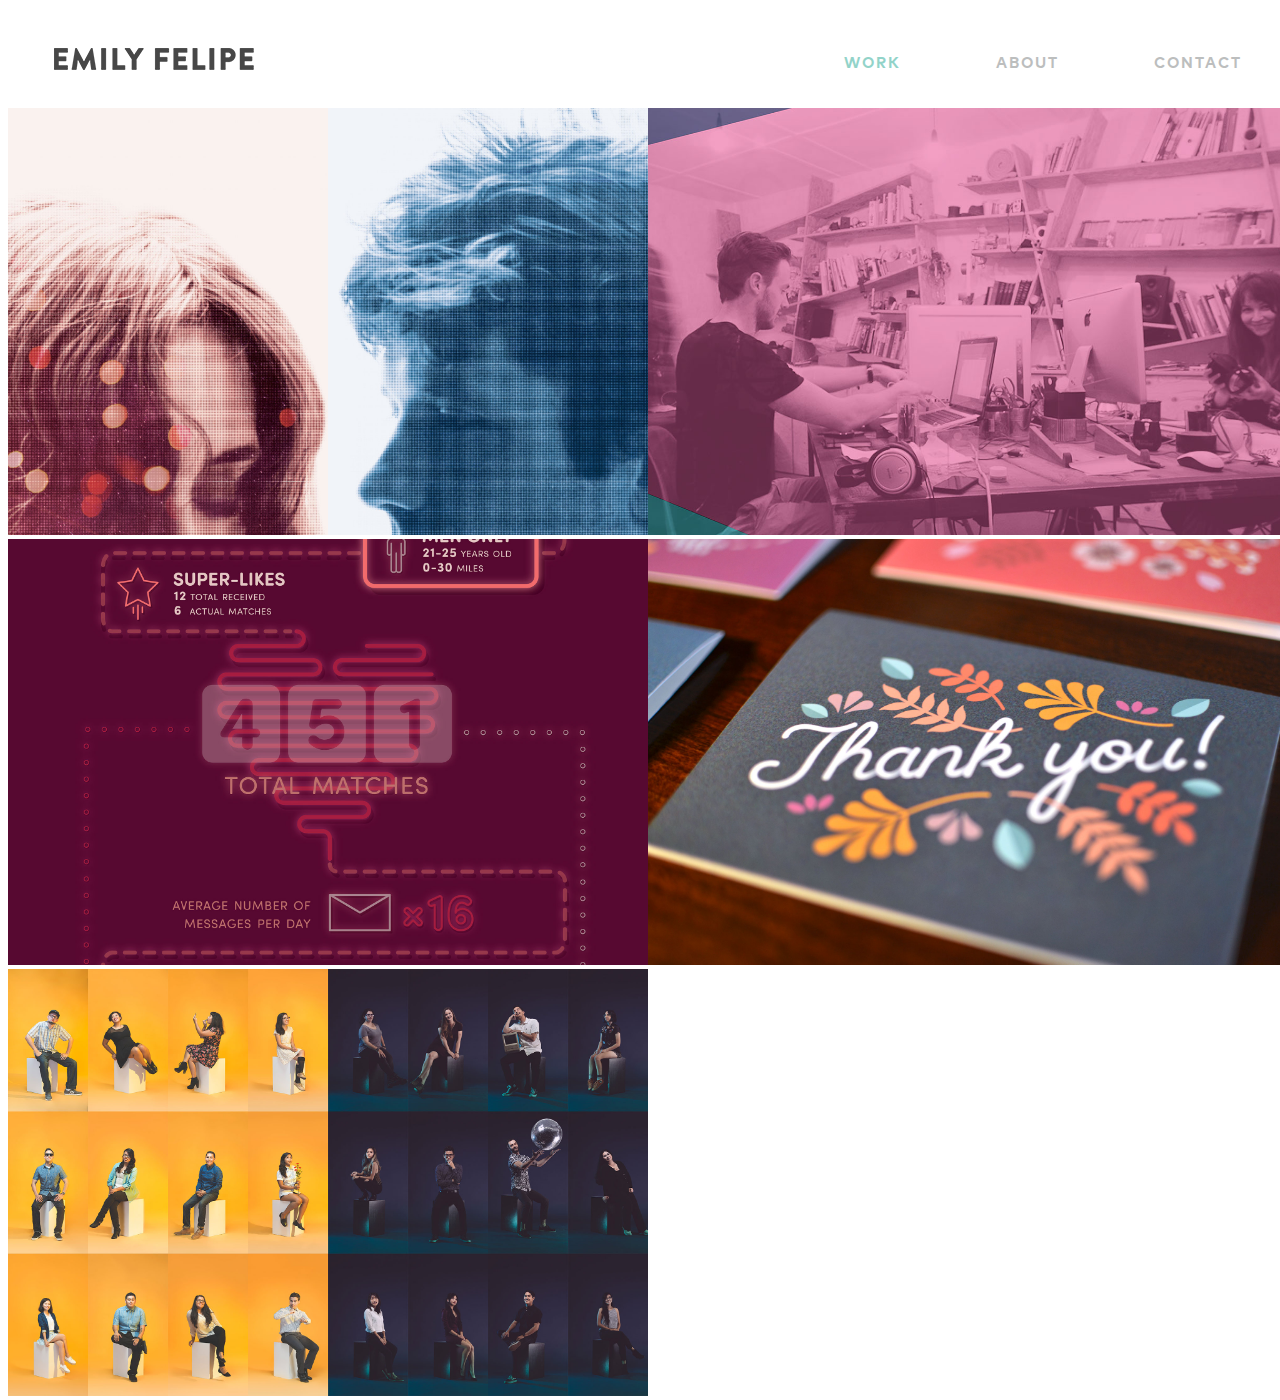
==== index.html @ 990c2092 "Add files via upload" ====
<!doctype html>
<html>
<head>
<meta name="viewport" content="width=device-width, initial-scale=1.0">
<meta charset="UTF-8">
<title>Emily Felipe</title>
<link rel="stylesheet" type="text/css" href="http://yui.yahooapis.com/3.3.0/build/cssreset/reset-min.css" />
<link rel="stylesheet" type="text/css" href="css/style.css" />
<link rel="stylesheet" type="text/css" href="css/responsive.css" />
<link rel="stylesheet" type="text/css" href="css/home/2cols.css" />
<link rel="icon" type="image/ico" href="/favicon.ico" />
<script src="http://ajax.googleapis.com/ajax/libs/jquery/1.11.0/jquery.min.js"></script>
<script type="text/javascript" src="js/js.js"></script>
</head>

<body>
<nav>
<ul>
	<li class="logo"><a href="/"><img src="assets/images/nav/name.png" alt="Emily Felipe"></a></li>
    <li><a class="work active" href="/">Work</a></li>
    <li><a class="about" href="/about">About</a></li>
    <li><a class="contact" href="/contact">Contact</a></li>
</ul>

<div class="button">
 	<a href="#">
 		<img class="btn-open" src="assets/images/nav/hamburger.png" alt="Menu">
 		<img class="btn-close" src="assets/images/nav/close.png" alt="Close">
    </a>
</div>
</nav>

<div class="overlay">
	<div class="wrap">
 	<ul class="wrap-nav">
 		<li><a class="work" href="/">Work</a></li> 
 		<li><a class="about" href="/about">About</a></li>
        <li><a class="contact" href="/contact">Contact</a></li>
     </ul>
     </div>
</div>
     
       

<div class="homecontainer">
    <div class="section group"> 	
		<div class="col span_1_of_2">
        	<a href="work/beach-house-at-the-observatory">
            	<div class="colorbox">
        		<img src="assets/images/work/beach-house_hero.jpg" alt="Beach House at The Observatory">
            
            	<div id="project1" class="coloroverlay">
            	<div class="title overtext">Beach House at The Observatory</div>
            	</div>
            	</div>
            </a>
         </div>      	
    
		<div class="col span_1_of_2">
        	<a href="work/thirdwall">
				<div class="colorbox">
        		<img src="assets/images/work/thirdwall_hero.jpg" alt="Thirdwall">
            
            	<div id="project2" class="coloroverlay">
            	<div class="title overtext">Thirdwall</div>
            	</div>
            	</div>
            </a>
        </div>
    </div>
	
	<div class="section group">
		<div class="col span_1_of_2">
        	<a href="work/my-month-on-tinder">
				<div class="colorbox">
        		<img src="assets/images/work/my-month-on-tinder_hero.jpg" alt="My Month on Tinder">
                
            	<div id="project3" class="coloroverlay">
            	<div class="title overtext">My Month on Tinder</div>
            	</div>
            	</div>
            </a>
         </div>
    
		<div class="col span_1_of_2">
			<a href="work/thank-you-cards">
				<div class="colorbox">
        		<img src="assets/images/work/thank-you-cards_hero.jpg" alt="Thank You Cards">

            	<div id="project4" class="coloroverlay">
            	<div class="title overtext">Thank You Cards</div>
            	</div>
            	</div>
            </a>
        </div>
    </div>
    
    <div class="section group">
		<div class="col span_1_of_2">
        	<a href="work/open24-website">
				<div class="colorbox">
        		<img src="assets/images/work/open24-website_hero.jpg" alt="OPEN24 Website">
                
            	<div id="project5" class="coloroverlay">
            	<div class="title overtext">OPEN24 Website</div>
            	</div>
            	</div>
            </a>
         </div>
    
		<div class="col span_1_of_2">
			<!--EMPTY DIV FOR EMPTY PROJECT-->
        </div>
    </div>        
</div>

</body>
</html>
---- css/style.css ----
@charset "UTF-8";
/* CSS Document */

@font-face {
  font-family: 'Mark';
  font-weight: bold;
  src: url('../assets/fonts/Mark-Bold/markbold-webfont.eot'); /* IE9 Compat Modes */
  src: url('../assets/fonts/Mark-Bold/markbold-webfont.eot?#iefix') format('embedded-opentype'), /* IE6-IE8 */
       url('../assets/fonts/Mark-Bold/markbold-webfont.woff') format('woff'), /* Pretty Modern Browsers */
       url('../assets/fonts/Mark-Bold/markbold-webfont.otf')  format('opentype'), /* Safari, Android, iOS */
       url('../assets/fonts/Mark-Bold/markbold-webfont.svg') format('svg'); /* Legacy iOS */
}

@font-face {
  font-family: 'Mark';
  font-weight: normal;
  src: url('../assets/fonts/Mark-Regular/markregular-webfont.eot'); /* IE9 Compat Modes */
  src: url('../assets/fonts/Mark-Regular/markregular-webfont.eot?#iefix') format('embedded-opentype'), /* IE6-IE8 */
       url('../assets/fonts/Mark-Regular/markregular-webfont.woff') format('woff'), /* Pretty Modern Browsers */
       url('../assets/fonts/Mark-Regular/markregular-webfont.otf')  format('opentype'), /* Safari, Android, iOS */
       url('../assets/fonts/Mark-Regular/markregular-webfont.svg') format('svg'); /* Legacy iOS */
}

@font-face {
  font-family: 'Mark';
  font-style: italic;
  src: url('../assets/fonts/Mark-RegularItalic/markregularitalic-webfont.eot'); /* IE9 Compat Modes */
  src: url('../assets/fonts/Mark-RegularItalic/markregularitalic-webfont.eot?#iefix') format('embedded-opentype'), /* IE6-IE8 */
       url('../assets/fonts/Mark-RegularItalic/markregularitalic-webfont.woff') format('woff'), /* Pretty Modern Browsers */
       url('../assets/fonts/Mark-RegularItalic/markregularitalic-webfont.otf')  format('opentype'), /* Safari, Android, iOS */
       url('../assets/fonts/Mark-RegularItalic/markregularitalic-webfont.svg') format('svg'); /* Legacy iOS */
}


html, body {
	width: 100%;
	height: 100%;
	background-color: #FFFFFF;
}

/***************************************************
 			   NAVIGATING THROUGH LIFE.
 ***************************************************/
.logo {
	display: block;
	position: absolute;
	white-space: nowrap;
	text-align: left;
	top: 25px;
	opacity: 1;
}

ul {
	margin: 0;
	padding: 0;
	text-decoration: none;
	list-style: none;
}

li {
	padding: 0;
	margin: 0;
}

nav {
	text-align: center;
	width: 100%;
	height: 100px;
	background-color: #FFFFFF;
	margin: 0 auto;
	position: fixed;
	overflow: hidden;
	opacity: 0.9;
	z-index: 9;
}

nav ul {
	text-align: right;
	height: 55px;
	padding: 30px 0;
}

nav ul li {
	display: inline-block;
}

nav ul li a {
	color: #B5B7B7;
	font-family: Mark;
	font-size: 95%;
	font-weight: bold;
	list-style: none;
	text-decoration: none;
	text-transform: uppercase;
	letter-spacing: 2px;
	display: inline-block;
	padding: 1em 3em;
}

nav ul li a:hover {
	text-decoration: none;
	-webkit-transition: all .2s ease-in-out;
	-moz-transition: all .2s ease-in-out;
	-o-transition: all .2s ease-in-out;
	transition: all .2s ease-in-out;
}

/* INACTIVE NAV LINK */
nav ul li a.home:hover, nav ul li a.home.active {
	color: #B7E1DA;
}

nav ul li a.work:hover, nav ul li a.work.active {
	color: #87CFC4;
}

nav ul li a.about:hover, nav ul li a.about.active {
	color: #B66465;
}

nav ul li a.contact:hover, nav ul li a.contact.active {
	color: #F26652;
}

.button img {
	display: inline;
	position: absolute;
	right: 20px;
	top: 15px;
	width: 70px;
}

/* CODE FOR OVERLAY NAVIGATION MENU. */
.overlay {
	display: none;
	position: fixed;
	top: 0;
	height: 100%;
	width: 100%;
	background: rgba(255, 255, 255, 0.9);
	overflow: auto;
	z-index: 1;
}

.wrap {
	color: #FFFFFF;
	text-align: center;
	width: 100%;
	margin: 0 auto;
}

.wrap ul.wrap-nav {
	text-transform: uppercase;
	padding: 150px 0px 100px;
}

.wrap ul.wrap-nav > li {
	font-family: Mark;
	font-size: 30px;
	font-weight: bold;
	letter-spacing: 2px;
	display: inline-block;
	vertical-align: top;
	width: 24%;
	position: relative; 
}

.wrap ul.wrap-nav > li a {
	color: #B5B7B7;
	display: block;
	padding: 8px 0;
	text-decoration: none;
}

.wrap ul.wrap-nav > li a.work:hover {
	color: #87CFC4;
}

.wrap ul.wrap-nav > li a.about:hover {
	color: #B66465;
}

.wrap ul.wrap-nav ul {
	padding: 20px 0;
}

.wrap ul.wrap-nav ul li {
	display: block;
	font-size: 16px;
	width: 100%;
	color: #B5B7B7;
}

.wrap ul.wrap-nav ul li a {
	color: #B5B7B7;
}



/***************************************************
 		  WORK, WORK, WORK, WORK, WORK, WORK. 
 ***************************************************/

.homecontainer {
	padding-top: 100px;
	margin: 0;
}

.colorbox {
	cursor: pointer;
	height: auto;
	width: auto;
	position: relative;
	overflow: hidden;
	display: inline-block;
}

.colorbox img {
	-webkit-transition: all 300ms ease-out;
	-moz-transition: all 300ms ease-out;
	-o-transition: all 300ms ease-out;
	-ms-transition: all 300ms ease-out;
	transition: all 300ms ease-out;
	max-width: 100%;
	max-height: 100%;
	vertical-align: bottom;
}

/* ONLY BECAUSE FIREFOX DOESN'T SUPPORT MAX-WIDTH */
@-moz-document url-prefix() {
    .colorbox img {
        width: 100%;
    }
}

// Styles for IE10
@media screen and (-ms-high-contrast: active), (-ms-high-contrast: none) {
    .colorbox img {
        width: 100%;
    }
}

.colorbox:hover img {
	-webkit-filter: grayscale(100%);
	filter: grayscale(100%);
}

.colorbox .coloroverlay {
	position: absolute;
	top: 0;
	left: 0;
	color: #FFFFFF;
	z-index: 0;
	-webkit-transition: all 300ms ease-out;
	-moz-transition: all 300ms ease-out;
	-o-transition: all 300ms ease-out;
	-ms-transition: all 300ms ease-out;
	transition: all 300ms ease-out;
	width: 100%;
	height: 100%;
	opacity: 0;
	padding: 0;
}

.colorbox:hover .coloroverlay {
	opacity: 0.9;
}

.colorbox #project1 {
	background-color: #B7E1DA;
}

.colorbox #project2 {
	background-color: #87CFC4;
}

.colorbox #project3 {
	background-color: #C17D7B;
}

.colorbox #project4 {
	background-color: #B66465;
}

.colorbox #project5 {
	background-color: #F7A089;
}

.colorbox #project6 {
	background-color: #F26652;
}

.colorbox .overtext {
	-webkit-transition: all 300ms ease-out;
	-moz-transition: all 300ms ease-out;
	-o-transition: all 300ms ease-out;
	-ms-transition: all 300ms ease-out;
	transition: all 300ms ease-out;
	-webkit-transform: translateY(40px);
	transform: translateY(40px);
}

.colorbox .title {
	font-size: 175%;
	font-family: Mark;
	font-weight: bold;
	text-align: center;
	width: inherit;
	height: inherit;
	opacity: 0;
	padding-top: 30%;
	transition-delay: 0.1s;
	transition-duration: 0.2s;
}

.colorbox:hover .title, .colorbox:focus .title {
	opacity: 1;
	-webkit-transform: translateY(0px);
	transform: translateY(0px);
}



/***************************************************
 		  PROJECTS ON PROJECTS ON PROJECTS. 
 ***************************************************/
 
 .container {
	 max-width: 960px;
	 margin: 0 auto;
}

.container img {
	max-width: 100%;
	max-height: 100%;
}

.module:last-child {
	margin-bottom: 0;
}

.module p, .module h2 {
	margin-bottom: 20px;
}

.module p:last-child {
	margin-bottom: 0;
}

.module.content {
	padding: 40px 0;
}

.module.content a:link, .module.content a:active, 
.module.content a:visited {
	font-weight: bold;
	font-style: none;
	color: #b5b7b7;
	text-decoration: none;
}

.module.content a:hover {
	color: #87CFC4;
	text-decoration: none;
	-webkit-transition: all .2s ease-in-out;
	-moz-transition: all .2s ease-in-out;
	-o-transition: all .2s ease-in-out;
	transition: all .2s ease-in-out;
}

.herooverlay {
	position: absolute;
	top: 0;
	left: 0;
	width: 100%;
	height: 600px;
	background-color: rgba(51,51,51,0.7);
}

.module.header, .module.image {
	height: 600px;
	background-position: 50% 50%;
	background-repeat: no-repeat;
	background-attachment: fixed;
	background-size: cover;
}

.module.header h1 {
	color: #ffffff;
	font-size: 320%;
	line-height: 57.6px;
	font-weight: bold;
	text-align: center;
	padding: 30% 0 0 0;
}

.module.header h2 {
	padding-top: 50px;
}

#heroimage1 {
	background-image: url("../assets/images/work/beach-house_hero.jpg");
}

#heroimage2 {
	background-image: url("../assets/images/work/thirdwall_hero.jpg");
}

#heroimage3 {
	background-image: url("../assets/images/work/my-month-on-tinder_hero.jpg");
}

#heroimage4 {
	background-image: url("../assets/images/work/thank-you-cards_hero.jpg");
}

#heroimage5 {
	background-image: url("../assets/images/work/open24-website_hero.jpg");
}



/***************************************************
 		  	  WHAT YOU KNOW ABOUT ME? 
 ***************************************************/
.maincontainer {
	padding-top: 100px;
	margin: 0;
}

.portrait {
	margin: 0;
	padding: 0;
}

.portrait img {
	max-width: 100%;
	height: auto;
	vertical-align: bottom;
}

.bio {
	margin: 10%;
}

.bio h2 {
	color: #B66465;
}


	
/**************************************************
			 YOU HAVE MY CONTACT INFO.
***************************************************/
.contactinfo {
	width: 100%;
	height: 100%;
	background-repeat: no-repeat;
	background-attachment: fixed;
}

.contactinfo h1 {
	color: #FFFFFF;
	font-size: 320%;
	line-height: 57.6px;
	font-weight: bold;
	text-align: center;
	padding: 30% 0 0 0;
}

.contactinfo a img {
	width: 70px;
	height: 70px;
	-webkit-filter: grayscale(100%);
	filter: grayscale(100%);
}

.orangegradient {
	position: absolute;
	top: 0;
	left: 0;
	width: 100%;
	height: 100%;
    background: #f7a089; /* For browsers that do not support gradients */
    background: -webkit-linear-gradient(#f26652, #f7a089); /* For Safari 5.1 to 6.0 */
    background: -o-linear-gradient(#f26652, #f7a089); /* For Opera 11.1 to 12.0 */
    background: -moz-linear-gradient(#f26652, #f7a089); /* For Firefox 3.6 to 15 */
    background: linear-gradient(#f26652, #f7a089); /* Standard syntax */
}

.contactinfo a:hover img {
	width: 70px;
	height: 70px;
	-webkit-filter: none;
	filter: none;
	-webkit-transition: all .2s ease-in-out;
	-moz-transition: all .2s ease-in-out;
	-o-transition: all .2s ease-in-out;
	transition: all .2s ease-in-out;
	
}

#contacticons {
	width: 24%;
	margin: auto;
	padding-top: 2%;
	display: block;
}




/***************************************************
 				YOU'RE JUST MY TYPE. 
 ***************************************************/
h1 {
	font-family: Mark;
	font-weight: bold;
	font-size: 300%;
	color: #FFFFFF;
	line-height: 120%;
	text-align: center;
}

h2 {
	font-family: Mark;
	font-weight: bold;
	font-size: 200%;
	color: #87cfc4;
	line-height: 125%;
	text-align: left;
	padding: 10px;
}

h3 {
	font-family: Mark;
	font-style: italic;
	font-size: 200%;
	color: #FFFFFF;
	line-height: 140%;
	text-align: center;
	padding: 10px;
}

p {
	font-family: Mark;
	font-weight: normal;
	font-size: 100%;
	color: #333333;
	line-height: 180%;
	text-align: left;
	padding: 10px;
}

em {
	font-style: italic;
}
---- css/responsive.css ----
@charset "UTF-8";
/* CSS Document */


/***************************************************
  		  HMMM, THAT RESPONSIVE NAVIGATION.
 ***************************************************/
@media all and (min-width: 960px) {
	nav ul {
	  text-align: right;
  }
  
  .button {
	  visibility: hidden;
  }
}

@media screen and (max-width: 48em) {
	.wrap ul.wrap-nav > li {
		width: 100%;
		padding: 10px 0;
		margin: 30px 0;
	}
		
	.wrap ul.wrap-nav {
		padding: 20px 0px 0px;
		margin-top: 100px;
	}
		
	nav ul li {
		opacity: 0;
		visibility: hidden;
	}
		
	.button {
		top: 0;
	}
	
	.logo {
		visibility: visible;
	}
}



/***************************************************
   HERE ARE SOME MEDIA QUERIES FOR THOSE PROJECTS.
 ***************************************************/
@media screen and (max-width: 48em) {
	.module h2 {
		font-size: 170%;
	}
	
	.module p {
		font-size: 95%;
	}
	  
	.herooverlay {
		height: 350px;
	}
	  
	.module.header h1 {
		margin-top: 70px;
		font-size: 200%;
		line-height: 150%;
	}
	  
	.module.header, .module.image {
		height: 350px;
		background-position: 0 0;
		background-repeat: no-repeat;
		background-attachment: fixed;
		background-size: 100%;
	}
	
	#heroimage1 {
		background-image: url("../assets/images/work/beach-house_hero_mobile.jpg");
	}
	
	#heroimage2 {
		background-image: url("../assets/images/work/thirdwall_hero_mobile.jpg");
	}
		
	#heroimage3 {
		background-image: url("../assets/images/work/my-month-on-tinder_hero_mobile.jpg");
	}
	
	#heroimage4 {
		background-image: url("../assets/images/work/thank-you-cards_hero_mobile.jpg");
	}
	
	#heroimage5 {
		background-image: url("../assets/images/work/open24-website_hero_mobile.jpg");
	}
	
	.copy {
		margin: 10%;
	}	
}

@media all and (min-width: 960px) {
	.module.header h1 {
	  font-size: 320%;
	}
}




/***************************************************
   			     THIS IS ABOUT ME.
 ***************************************************/
 @media screen and (max-width: 48em) {
	 .bio h2 {
		 font-size: 170%;
	 }
	 
	 .bio p {
		 font-size: 95%;
	 }
 }
 
 @media all and (min-width: 960px) {
	 .bio h2 {
		 font-size: 200%;
	 }
 }
 
 
 
/***************************************************
   			  GOTTA GET THOSE CONTACTS.
 ***************************************************/
 @media screen and (max-width: 48em) { 
	 .contactinfo h1 {
		 margin-top: 50px;
		 font-size: 170%;
		 line-height: 150%;
	 }
	 
	 #contacticons {
		 margin-top: 30px;
		 width: 15%;
	 }
 }
 
 @media all and (min-width: 960px) {
	 .contactinfo h1 {
		 font-size: 320%;
	 }
 }
---- css/home/2cols.css ----
@charset "UTF-8";
/* CSS Document */


/***************************************************
 		HERE'S YOUR RESPONSIVE GRID SYSTEM.
 ***************************************************/
 
/*  SECTIONS  */
.section {
	clear: both;
	padding: 0px;
	margin: 0px;
}

/*  COLUMN SETUP  */
.col {
	display: block;
	float: left;
	margin: 0;
}

.col:first-child {
	margin-left: 0;
}

/*  GROUPING  */
.group:before, .group:after { 
	content: "";
	display: table; 
}

.group:after { 
	clear: both;
}

.group { 
	zoom: 1; /* For IE 6/7 */ 
}



/***************************************************
  		TWO-COLUMN GRID FOR ALL OF THAT WORK.
 ***************************************************/
 
 /*  GRID OF TWO  */
.homecontainer .span_2_of_2 {
	width: 100%;
}

.homecontainer .span_1_of_2 {
	width: 50%;
}

/*  GO FULL WIDTH AT LESS THAN 480 PIXELS */

@media only screen and (max-width: 480px) {
	.col { 
		margin: 0;
	}
}

@media only screen and (max-width: 480px) {
	.homecontainer .span_2_of_2, 
	.homecontainer .span_1_of_2 { 
		width: 100%;
	}
}
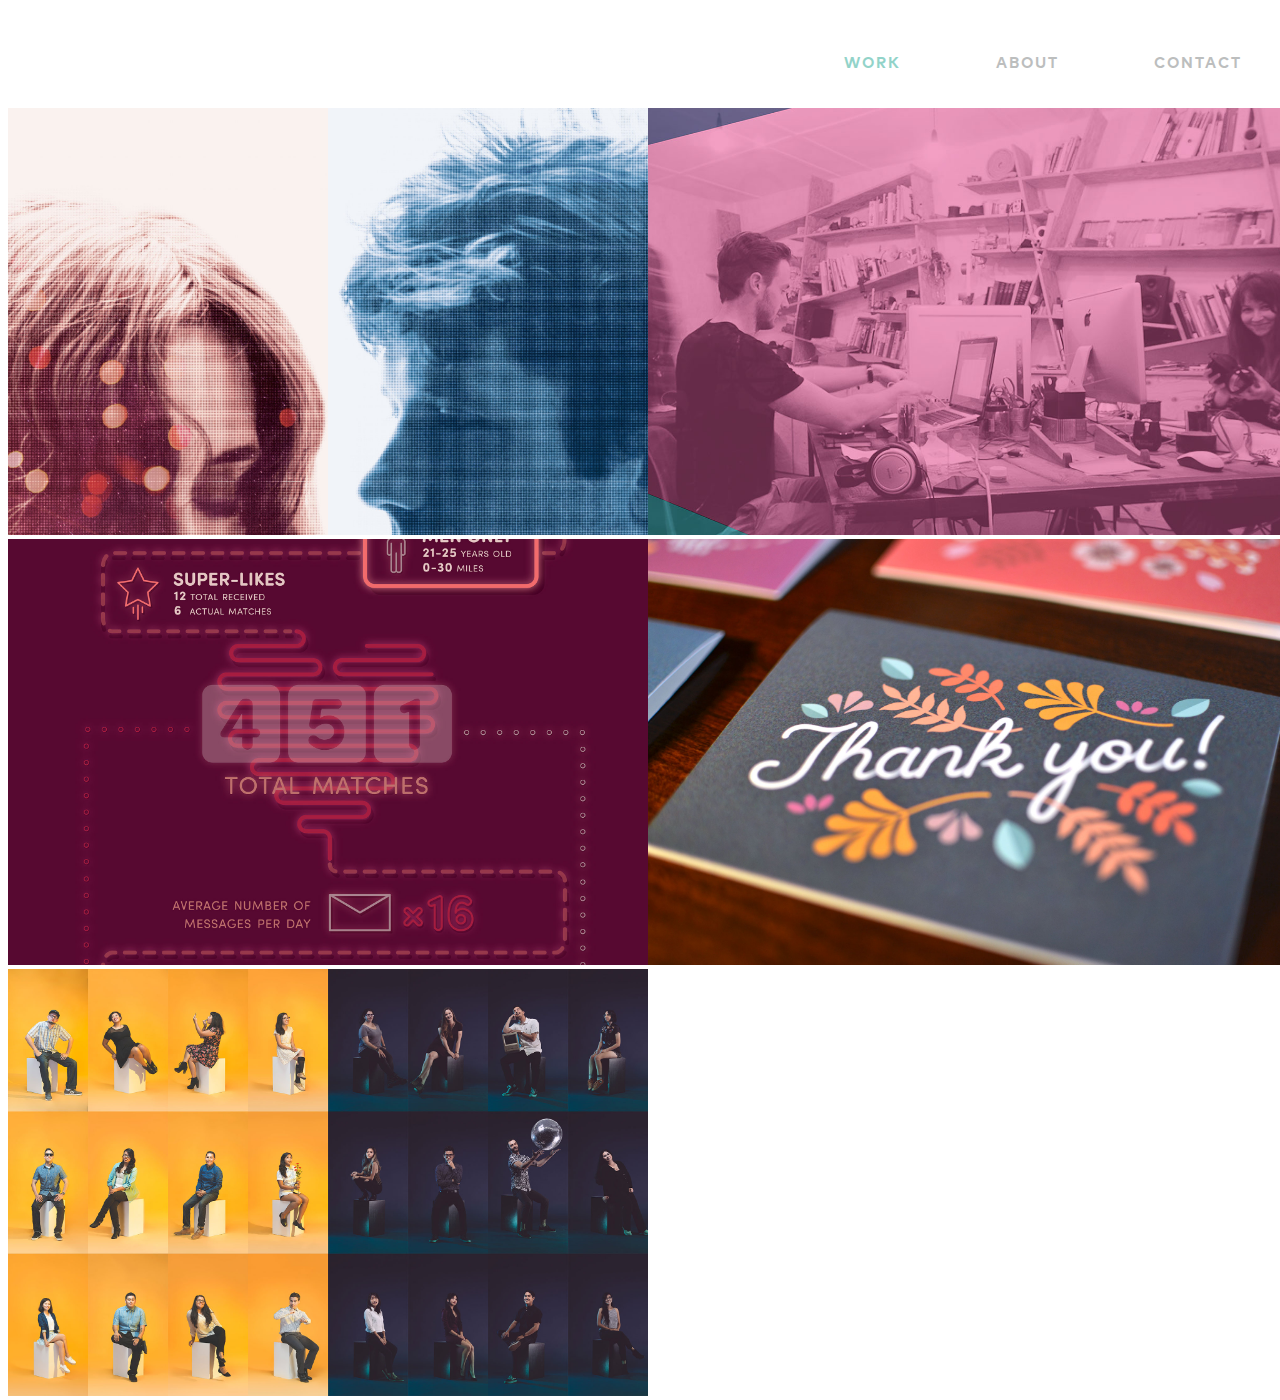
==== commit e7a0f808: "clean up HTML files and replace name PNG with SVG" ====
--- a/index.html
+++ b/index.html
@@ -1,118 +1,118 @@
 <!doctype html>
 <html>
 <head>
+
 <meta name="viewport" content="width=device-width, initial-scale=1.0">
 <meta charset="UTF-8">
+
 <title>Emily Felipe</title>
+
 <link rel="stylesheet" type="text/css" href="http://yui.yahooapis.com/3.3.0/build/cssreset/reset-min.css" />
 <link rel="stylesheet" type="text/css" href="css/style.css" />
 <link rel="stylesheet" type="text/css" href="css/responsive.css" />
 <link rel="stylesheet" type="text/css" href="css/home/2cols.css" />
 <link rel="icon" type="image/ico" href="/favicon.ico" />
+
 <script src="http://ajax.googleapis.com/ajax/libs/jquery/1.11.0/jquery.min.js"></script>
 <script type="text/javascript" src="js/js.js"></script>
 </head>
 
 <body>
-<nav>
-<ul>
-	<li class="logo"><a href="/"><img src="assets/images/nav/name.png" alt="Emily Felipe"></a></li>
-    <li><a class="work active" href="/">Work</a></li>
-    <li><a class="about" href="/about">About</a></li>
-    <li><a class="contact" href="/contact">Contact</a></li>
-</ul>
+<!--Navigation-->
+	<nav>
+		<ul>
+			<li class="logo"><a href="/"><img src="assets/images/nav/emilyfelipe.svg" alt="Emily Felipe"></a></li>
+			<li><a class="work active" href="/">Work</a></li>
+			<li><a class="about" href="/about">About</a></li>
+			<li><a class="contact" href="/contact">Contact</a></li>
+		</ul>
 
-<div class="button">
- 	<a href="#">
- 		<img class="btn-open" src="assets/images/nav/hamburger.png" alt="Menu">
- 		<img class="btn-close" src="assets/images/nav/close.png" alt="Close">
-    </a>
-</div>
-</nav>
+<!--Hamburger Menu Navigation-->
+		<div class="button">
+			<a href="#">
+				<img class="btn-open" src="assets/images/nav/hamburger.png" alt="Menu">
+				<img class="btn-close" src="assets/images/nav/close.png" alt="Close">
+			</a>
+		</div>
+	</nav>
 
-<div class="overlay">
-	<div class="wrap">
- 	<ul class="wrap-nav">
- 		<li><a class="work" href="/">Work</a></li> 
- 		<li><a class="about" href="/about">About</a></li>
-        <li><a class="contact" href="/contact">Contact</a></li>
-     </ul>
-     </div>
-</div>
-     
-       
+	<div class="overlay">
+		<div class="wrap">
+			<ul class="wrap-nav">
+				<li><a class="work" href="/">Work</a></li>
+				<li><a class="about" href="/about">About</a></li>
+				<li><a class="contact" href="/contact">Contact</a></li>
+			</ul>
+		</div>
+	</div>
 
-<div class="homecontainer">
-    <div class="section group"> 	
-		<div class="col span_1_of_2">
-        	<a href="work/beach-house-at-the-observatory">
-            	<div class="colorbox">
-        		<img src="assets/images/work/beach-house_hero.jpg" alt="Beach House at The Observatory">
-            
-            	<div id="project1" class="coloroverlay">
-            	<div class="title overtext">Beach House at The Observatory</div>
-            	</div>
-            	</div>
-            </a>
-         </div>      	
-    
-		<div class="col span_1_of_2">
-        	<a href="work/thirdwall">
-				<div class="colorbox">
-        		<img src="assets/images/work/thirdwall_hero.jpg" alt="Thirdwall">
-            
-            	<div id="project2" class="coloroverlay">
-            	<div class="title overtext">Thirdwall</div>
-            	</div>
-            	</div>
-            </a>
-        </div>
-    </div>
-	
-	<div class="section group">
-		<div class="col span_1_of_2">
-        	<a href="work/my-month-on-tinder">
-				<div class="colorbox">
-        		<img src="assets/images/work/my-month-on-tinder_hero.jpg" alt="My Month on Tinder">
-                
-            	<div id="project3" class="coloroverlay">
-            	<div class="title overtext">My Month on Tinder</div>
-            	</div>
-            	</div>
-            </a>
-         </div>
-    
-		<div class="col span_1_of_2">
-			<a href="work/thank-you-cards">
-				<div class="colorbox">
-        		<img src="assets/images/work/thank-you-cards_hero.jpg" alt="Thank You Cards">
+<!--Begin Project Image Grid-->
+	<div class="homecontainer">
+		<div class="section group">
+			<div class="col span_1_of_2">
+				<a href="work/beach-house-at-the-observatory">
+					<div class="colorbox">
+						<img src="assets/images/work/beach-house_hero.jpg" alt="Beach House at The Observatory">
+						<div id="project1" class="coloroverlay">
+							<div class="title overtext">Beach House at The Observatory</div>
+						</div>
+					</div>
+				</a>
+			</div>
 
-            	<div id="project4" class="coloroverlay">
-            	<div class="title overtext">Thank You Cards</div>
-            	</div>
-            	</div>
-            </a>
-        </div>
-    </div>
-    
-    <div class="section group">
-		<div class="col span_1_of_2">
-        	<a href="work/open24-website">
-				<div class="colorbox">
-        		<img src="assets/images/work/open24-website_hero.jpg" alt="OPEN24 Website">
-                
-            	<div id="project5" class="coloroverlay">
-            	<div class="title overtext">OPEN24 Website</div>
-            	</div>
-            	</div>
-            </a>
-         </div>
-    
-		<div class="col span_1_of_2">
-			<!--EMPTY DIV FOR EMPTY PROJECT-->
-        </div>
-    </div>        
-</div>
+			<div class="col span_1_of_2">
+				<a href="work/thirdwall">
+					<div class="colorbox">
+						<img src="assets/images/work/thirdwall_hero.jpg" alt="Thirdwall">
+						<div id="project2" class="coloroverlay">
+							<div class="title overtext">Thirdwall</div>
+						</div>
+					</div>
+				</a>
+			</div>
+		</div>
+
+		<div class="section group">
+			<div class="col span_1_of_2">
+				<a href="work/my-month-on-tinder">
+					<div class="colorbox">
+						<img src="assets/images/work/my-month-on-tinder_hero.jpg" alt="My Month on Tinder">
+						<div id="project3" class="coloroverlay">
+							<div class="title overtext">My Month on Tinder</div>
+						</div>
+					</div>
+				</a>
+			</div>
+
+			<div class="col span_1_of_2">
+				<a href="work/thank-you-cards">
+					<div class="colorbox">
+						<img src="assets/images/work/thank-you-cards_hero.jpg" alt="Thank You Cards">
+						<div id="project4" class="coloroverlay">
+							<div class="title overtext">Thank You Cards</div>
+						</div>
+					</div>
+				</a>
+			</div>
+		</div>
+
+		<div class="section group">
+			<div class="col span_1_of_2">
+				<a href="work/open24-website">
+					<div class="colorbox">
+						<img src="assets/images/work/open24-website_hero.jpg" alt="OPEN24 Website">
+						<div id="project5" class="coloroverlay">
+							<div class="title overtext">OPEN24 Website</div>
+						</div>
+					</div>
+				</a>
+			</div>
+
+			<div class="col span_1_of_2">
+				<!--EMPTY DIV FOR EMPTY PROJECT-->
+			</div>
+		</div>
+	</div>
 
 </body>
 </html>
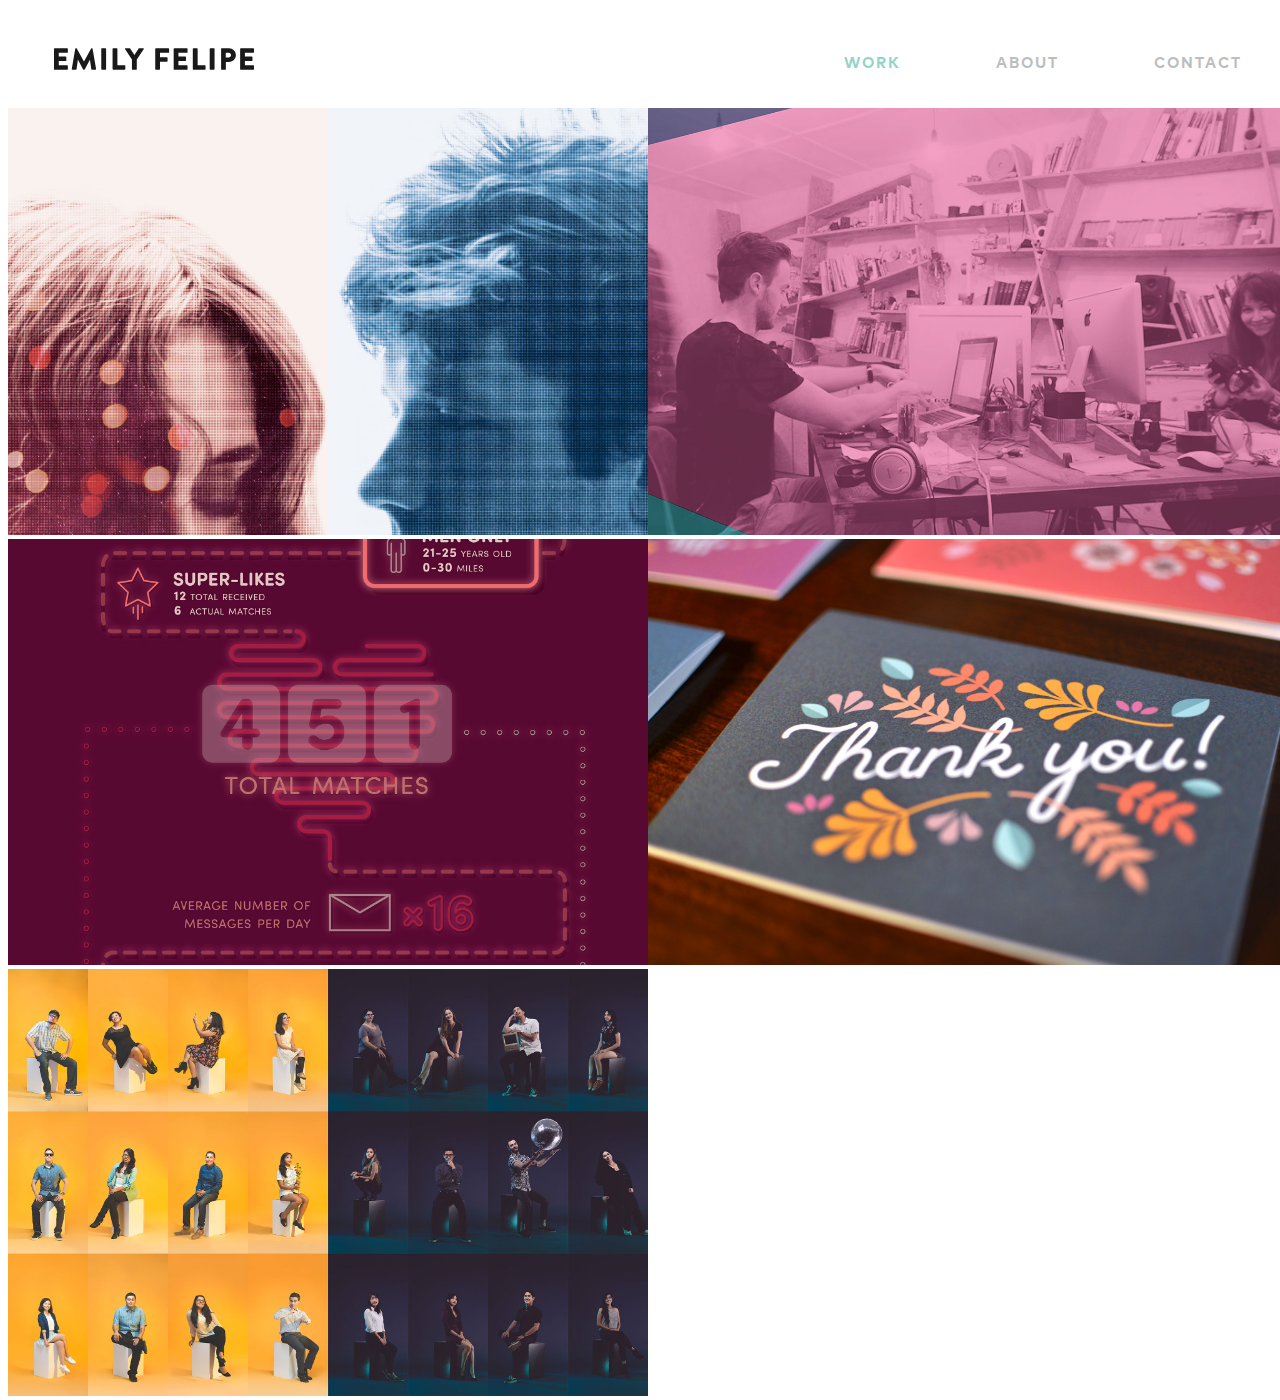
==== commit cc129e1e: "add .htaccess to view SVG on HTML files" ====
--- a/index.html
+++ b/index.html
@@ -21,7 +21,7 @@
 <!--Navigation-->
 	<nav>
 		<ul>
-			<li class="logo"><a href="/"><img src="assets/images/nav/emilyfelipe.svg" alt="Emily Felipe"></a></li>
+			<li class="logo"><a href="/"><embed src="assets/images/nav/emilyfelipe.svg" width="200" alt="Emily Felipe" type="image/svg+xml" /></a></li>
 			<li><a class="work active" href="/">Work</a></li>
 			<li><a class="about" href="/about">About</a></li>
 			<li><a class="contact" href="/contact">Contact</a></li>
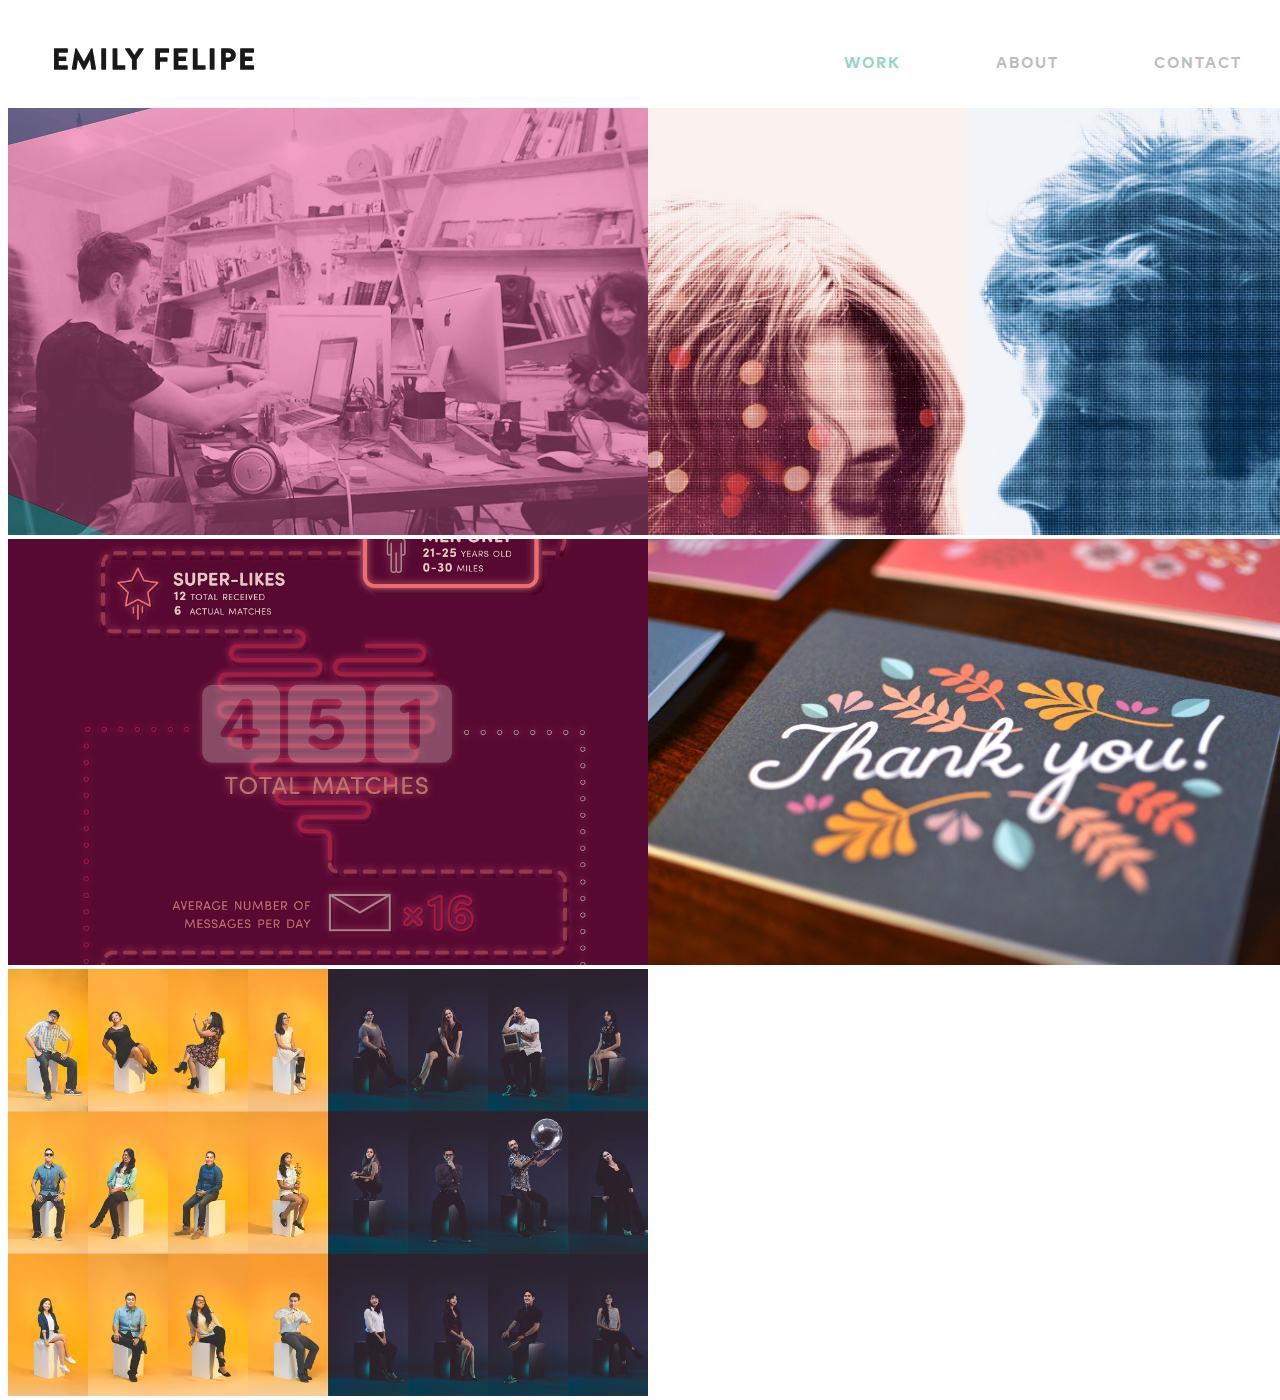
==== commit 713cec53: "updated order of work and thirdwall layout" ====
--- a/index.html
+++ b/index.html
@@ -50,22 +50,22 @@
 	<div class="homecontainer">
 		<div class="section group">
 			<div class="col span_1_of_2">
-				<a href="work/beach-house-at-the-observatory">
+				<a href="work/thirdwall">
 					<div class="colorbox">
-						<img src="assets/images/work/beach-house_hero.jpg" alt="Beach House at The Observatory">
+						<img src="assets/images/work/thirdwall_hero.jpg" alt="Thirdwall">
 						<div id="project1" class="coloroverlay">
-							<div class="title overtext">Beach House at The Observatory</div>
+							<div class="title overtext">Thirdwall</div>
 						</div>
 					</div>
 				</a>
 			</div>
 
 			<div class="col span_1_of_2">
-				<a href="work/thirdwall">
+				<a href="work/beach-house-at-the-observatory">
 					<div class="colorbox">
-						<img src="assets/images/work/thirdwall_hero.jpg" alt="Thirdwall">
+						<img src="assets/images/work/beach-house_hero.jpg" alt="Beach House at The Observatory">
 						<div id="project2" class="coloroverlay">
-							<div class="title overtext">Thirdwall</div>
+							<div class="title overtext">Beach House at The Observatory</div>
 						</div>
 					</div>
 				</a>
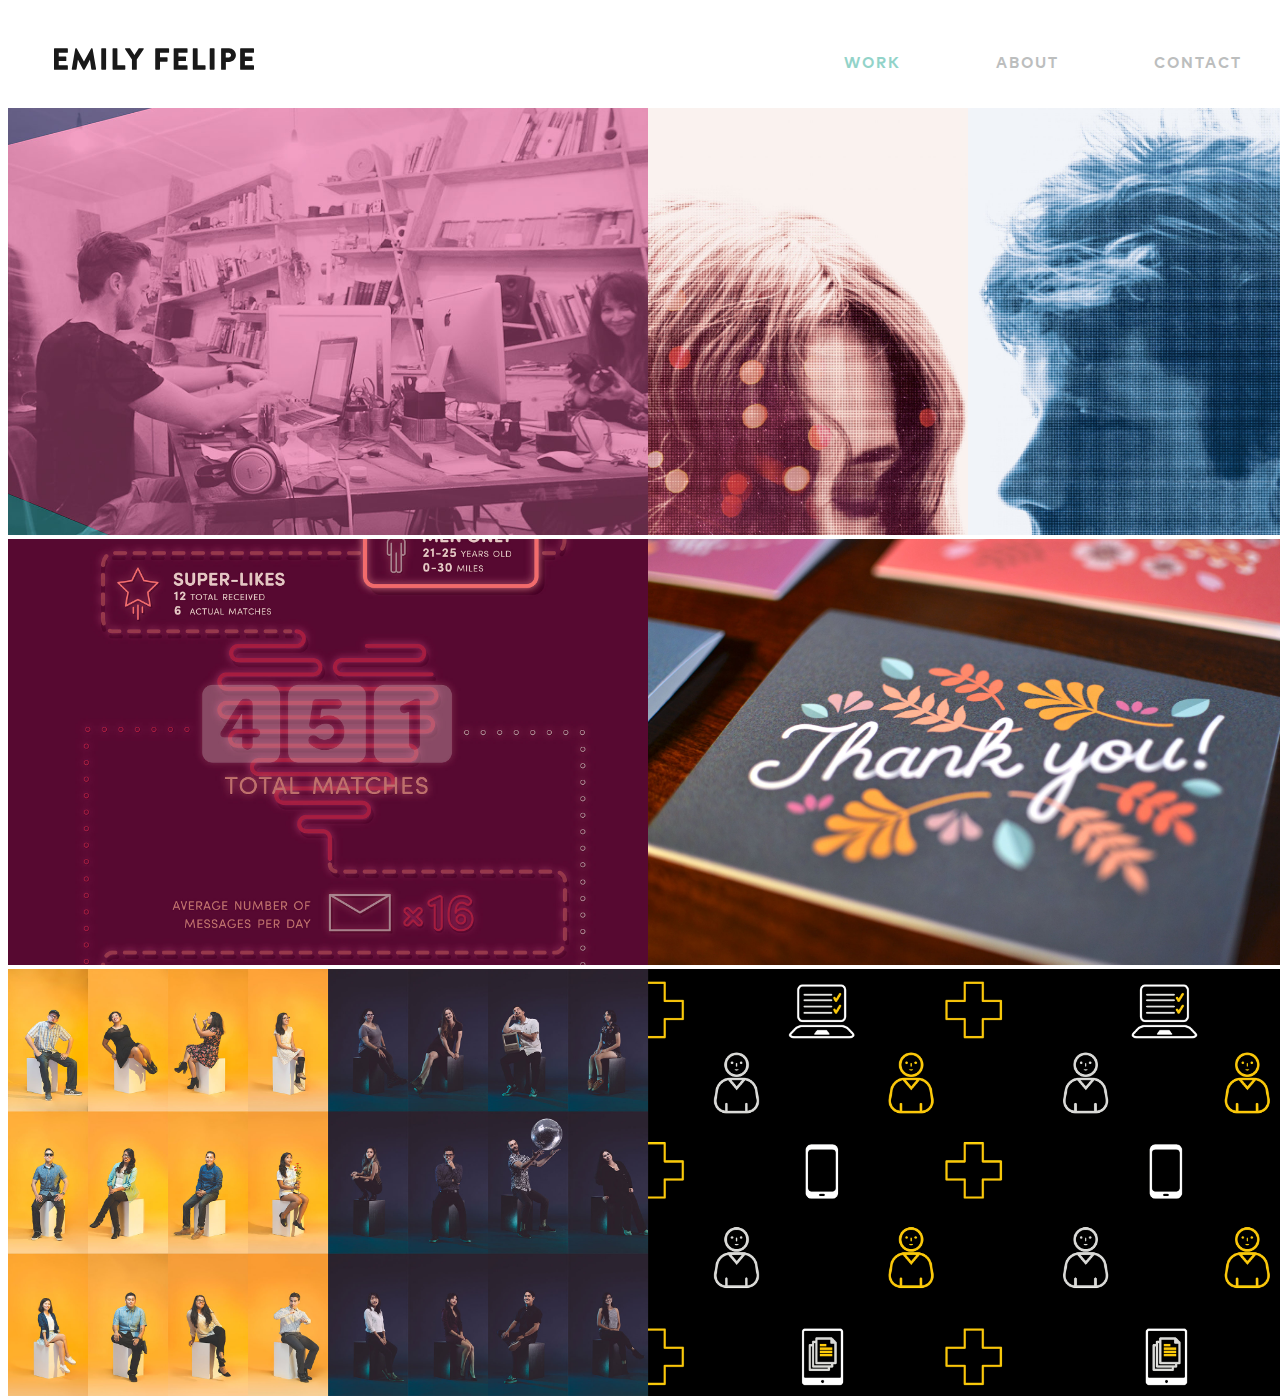
==== commit 5ec64d1d: "created new Wells Fargo project page and tinkered with text styles, renaming classes for certain pro" ====
--- a/index.html
+++ b/index.html
@@ -109,7 +109,14 @@
 			</div>
 
 			<div class="col span_1_of_2">
-				<!--EMPTY DIV FOR EMPTY PROJECT-->
+				<a href="work/wells-fargo">
+					<div class="colorbox">
+						<img src="assets/images/work/wellsfargo-whsl-healthcare_hero.png" alt="Wells Fargo">
+						<div id="project6" class="coloroverlay">
+							<div class="title overtext">Wells Fargo</div>
+						</div>
+					</div>
+				</a>
 			</div>
 		</div>
 	</div>
--- a/css/style.css
+++ b/css/style.css
@@ -162,7 +162,7 @@
 	display: inline-block;
 	vertical-align: top;
 	width: 24%;
-	position: relative; 
+	position: relative;
 }
 
 .wrap ul.wrap-nav > li a {
@@ -198,7 +198,7 @@
 
 
 /***************************************************
- 		  WORK, WORK, WORK, WORK, WORK, WORK. 
+ 		  WORK, WORK, WORK, WORK, WORK, WORK.
  ***************************************************/
 
 .homecontainer {
@@ -322,9 +322,9 @@
 
 
 /***************************************************
- 		  PROJECTS ON PROJECTS ON PROJECTS. 
+ 		  PROJECTS ON PROJECTS ON PROJECTS.
  ***************************************************/
- 
+
  .container {
 	 max-width: 960px;
 	 margin: 0 auto;
@@ -351,7 +351,7 @@
 	padding: 40px 0;
 }
 
-.module.content a:link, .module.content a:active, 
+.module.content a:link, .module.content a:active,
 .module.content a:visited {
 	font-weight: bold;
 	font-style: none;
@@ -399,11 +399,11 @@
 }
 
 #heroimage1 {
+	background-image: url("../assets/images/work/thirdwall_hero.jpg");
+}
+
+#heroimage2 {
 	background-image: url("../assets/images/work/beach-house_hero.jpg");
-}
-
-#heroimage2 {
-	background-image: url("../assets/images/work/thirdwall_hero.jpg");
 }
 
 #heroimage3 {
@@ -418,10 +418,19 @@
 	background-image: url("../assets/images/work/open24-website_hero.jpg");
 }
 
+#heroimage6 {
+	background-image: url("../assets/images/work/wellsfargo-whsl-healthcare_hero.png");
+}
+
+.subcopy {
+  font-size: 87.5%;
+  line-height: 32px;
+}
+
 
 
 /***************************************************
- 		  	  WHAT YOU KNOW ABOUT ME? 
+ 		  	  WHAT YOU KNOW ABOUT ME?
  ***************************************************/
 .maincontainer {
 	padding-top: 100px;
@@ -448,7 +457,7 @@
 }
 
 
-	
+
 /**************************************************
 			 YOU HAVE MY CONTACT INFO.
 ***************************************************/
@@ -497,7 +506,7 @@
 	-moz-transition: all .2s ease-in-out;
 	-o-transition: all .2s ease-in-out;
 	transition: all .2s ease-in-out;
-	
+
 }
 
 #contacticons {
@@ -511,7 +520,7 @@
 
 
 /***************************************************
- 				YOU'RE JUST MY TYPE. 
+ 				YOU'RE JUST MY TYPE.
  ***************************************************/
 h1 {
 	font-family: Mark;
@@ -552,6 +561,10 @@
 	padding: 10px;
 }
 
+b {
+  color: #000000;
+}
+
 em {
 	font-style: italic;
-}+}
